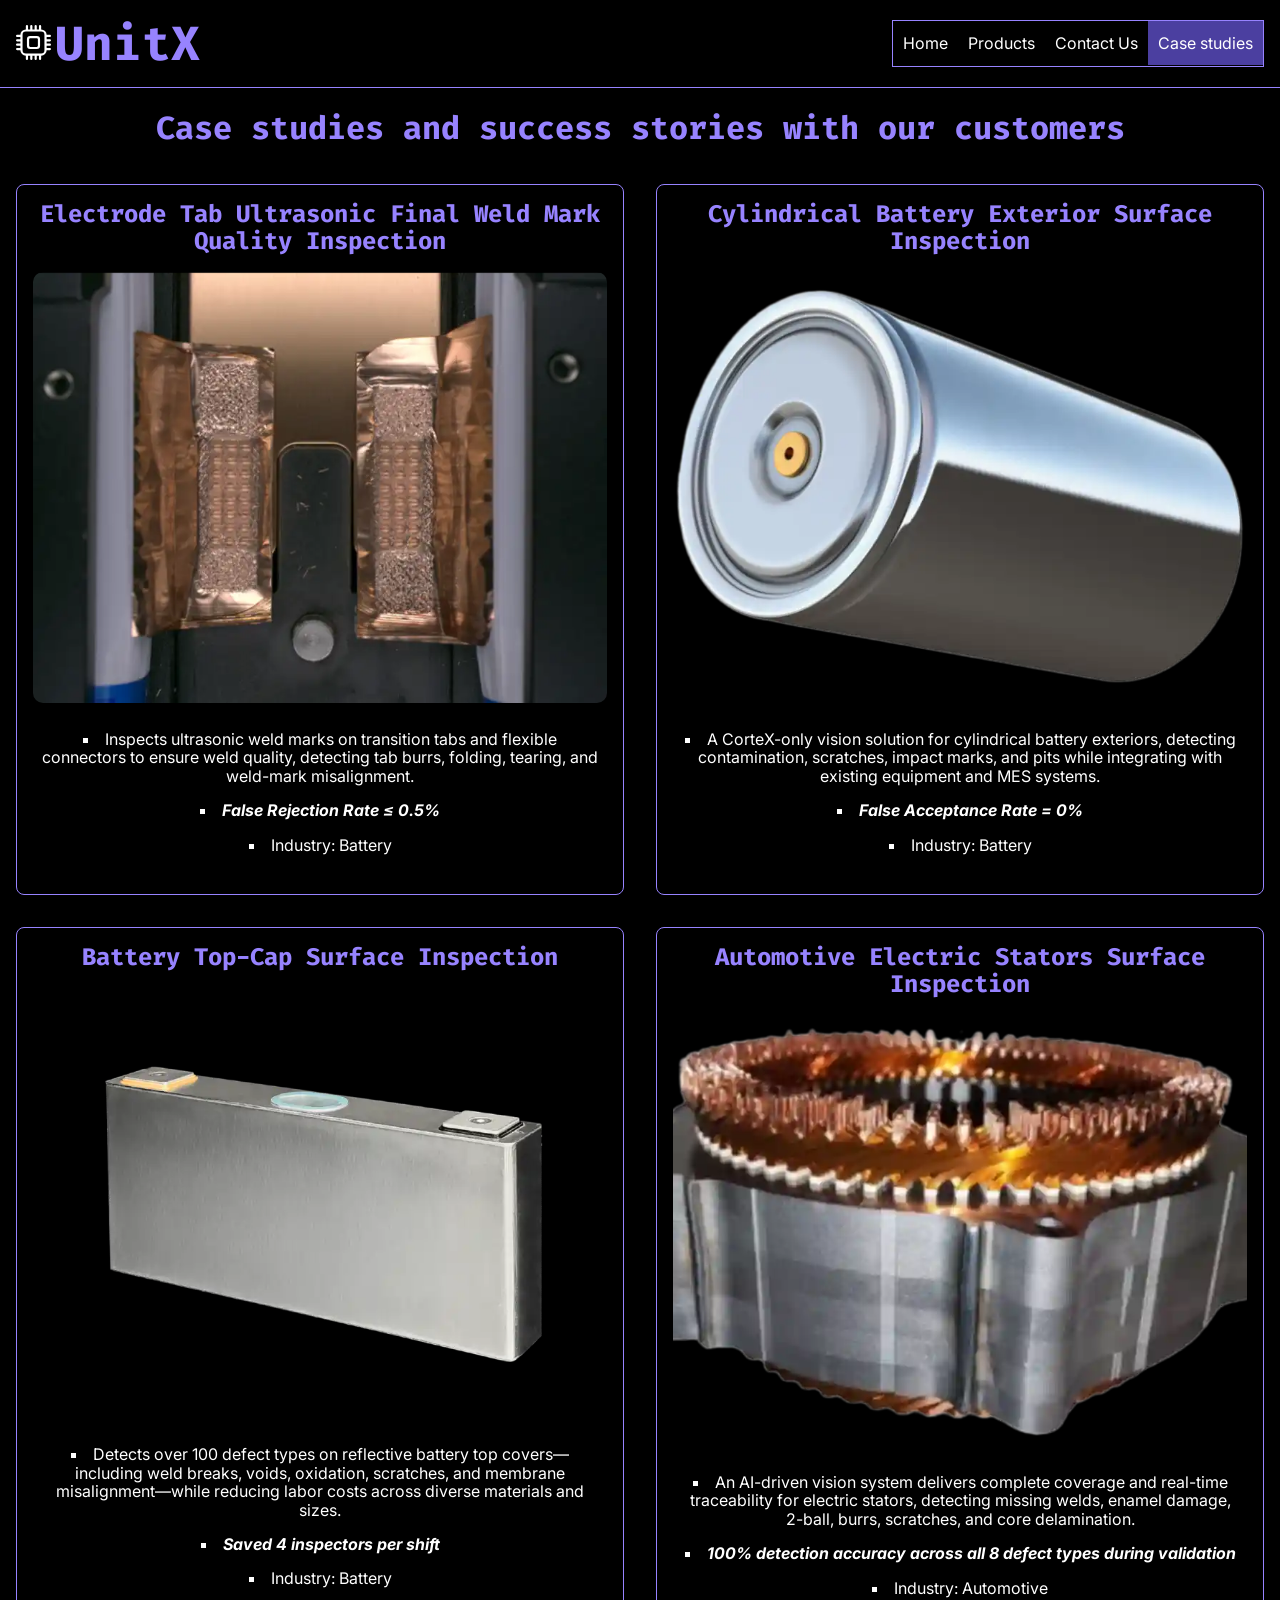
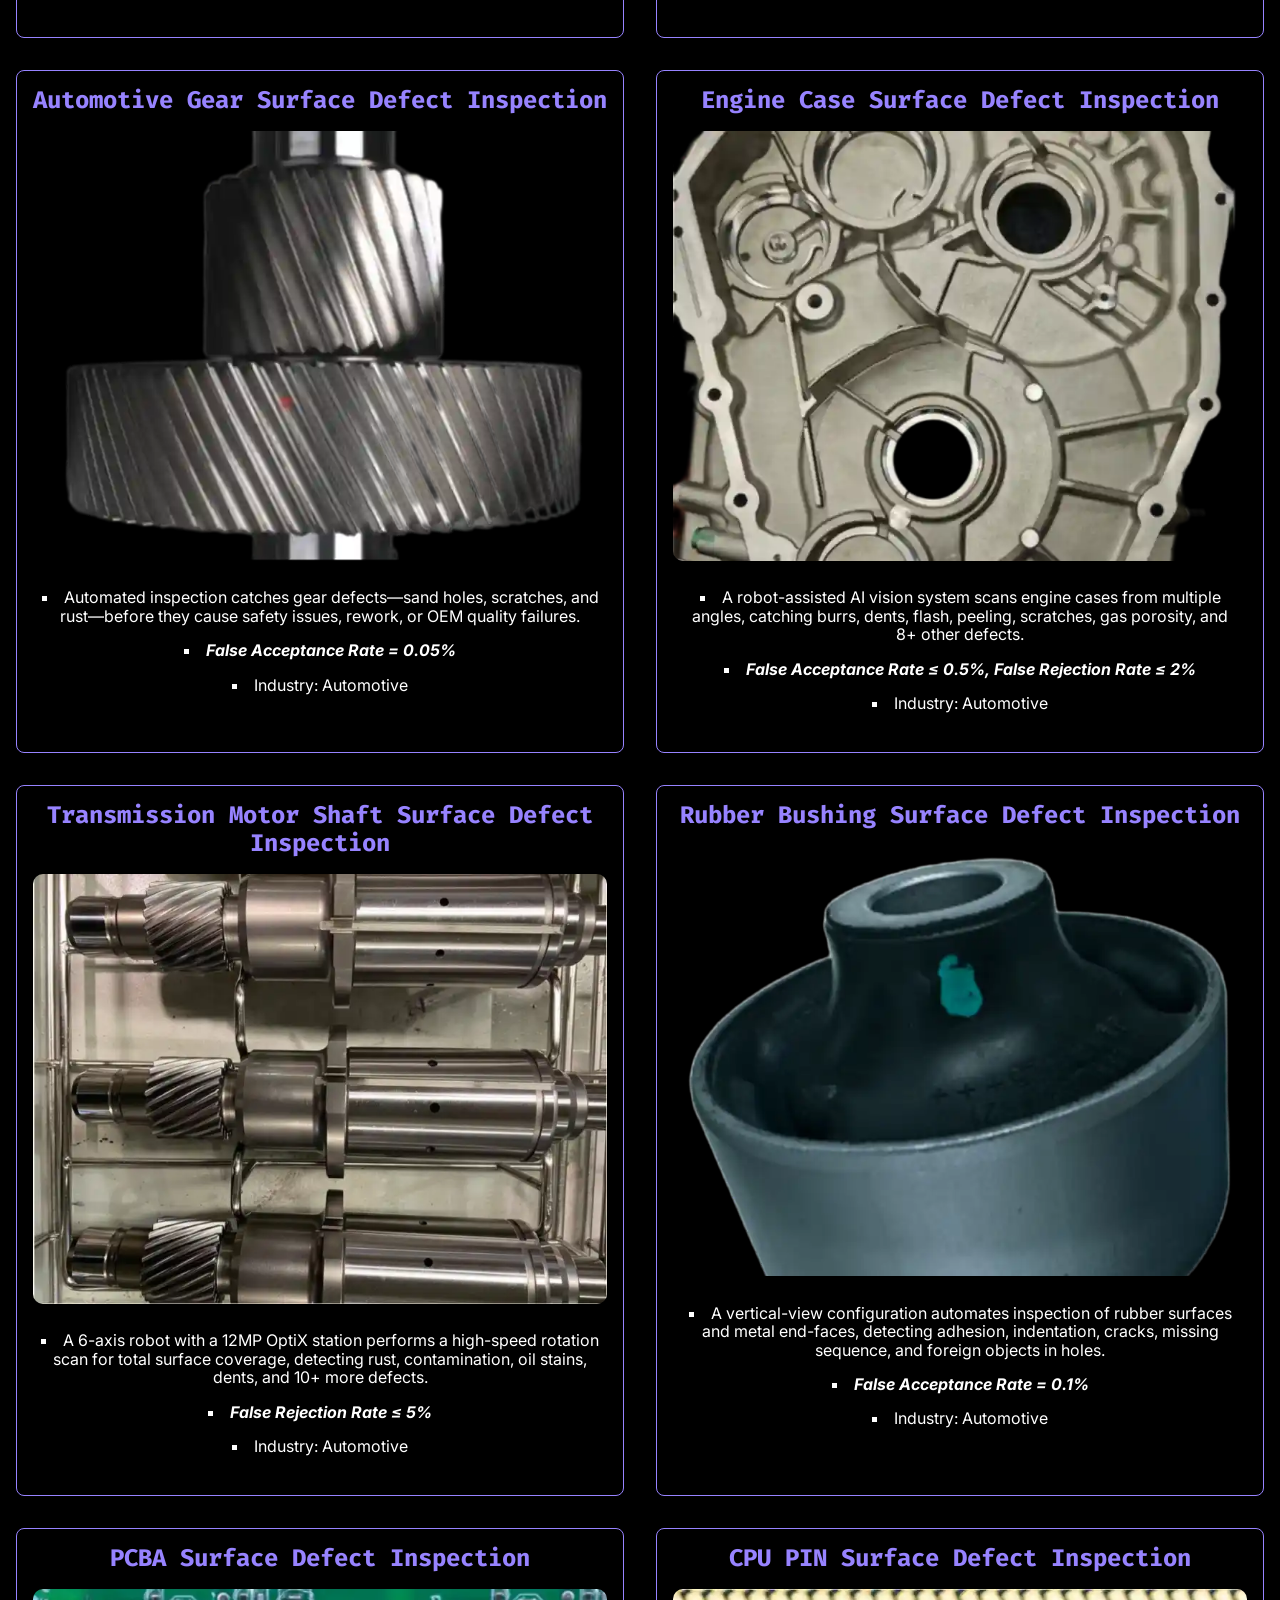
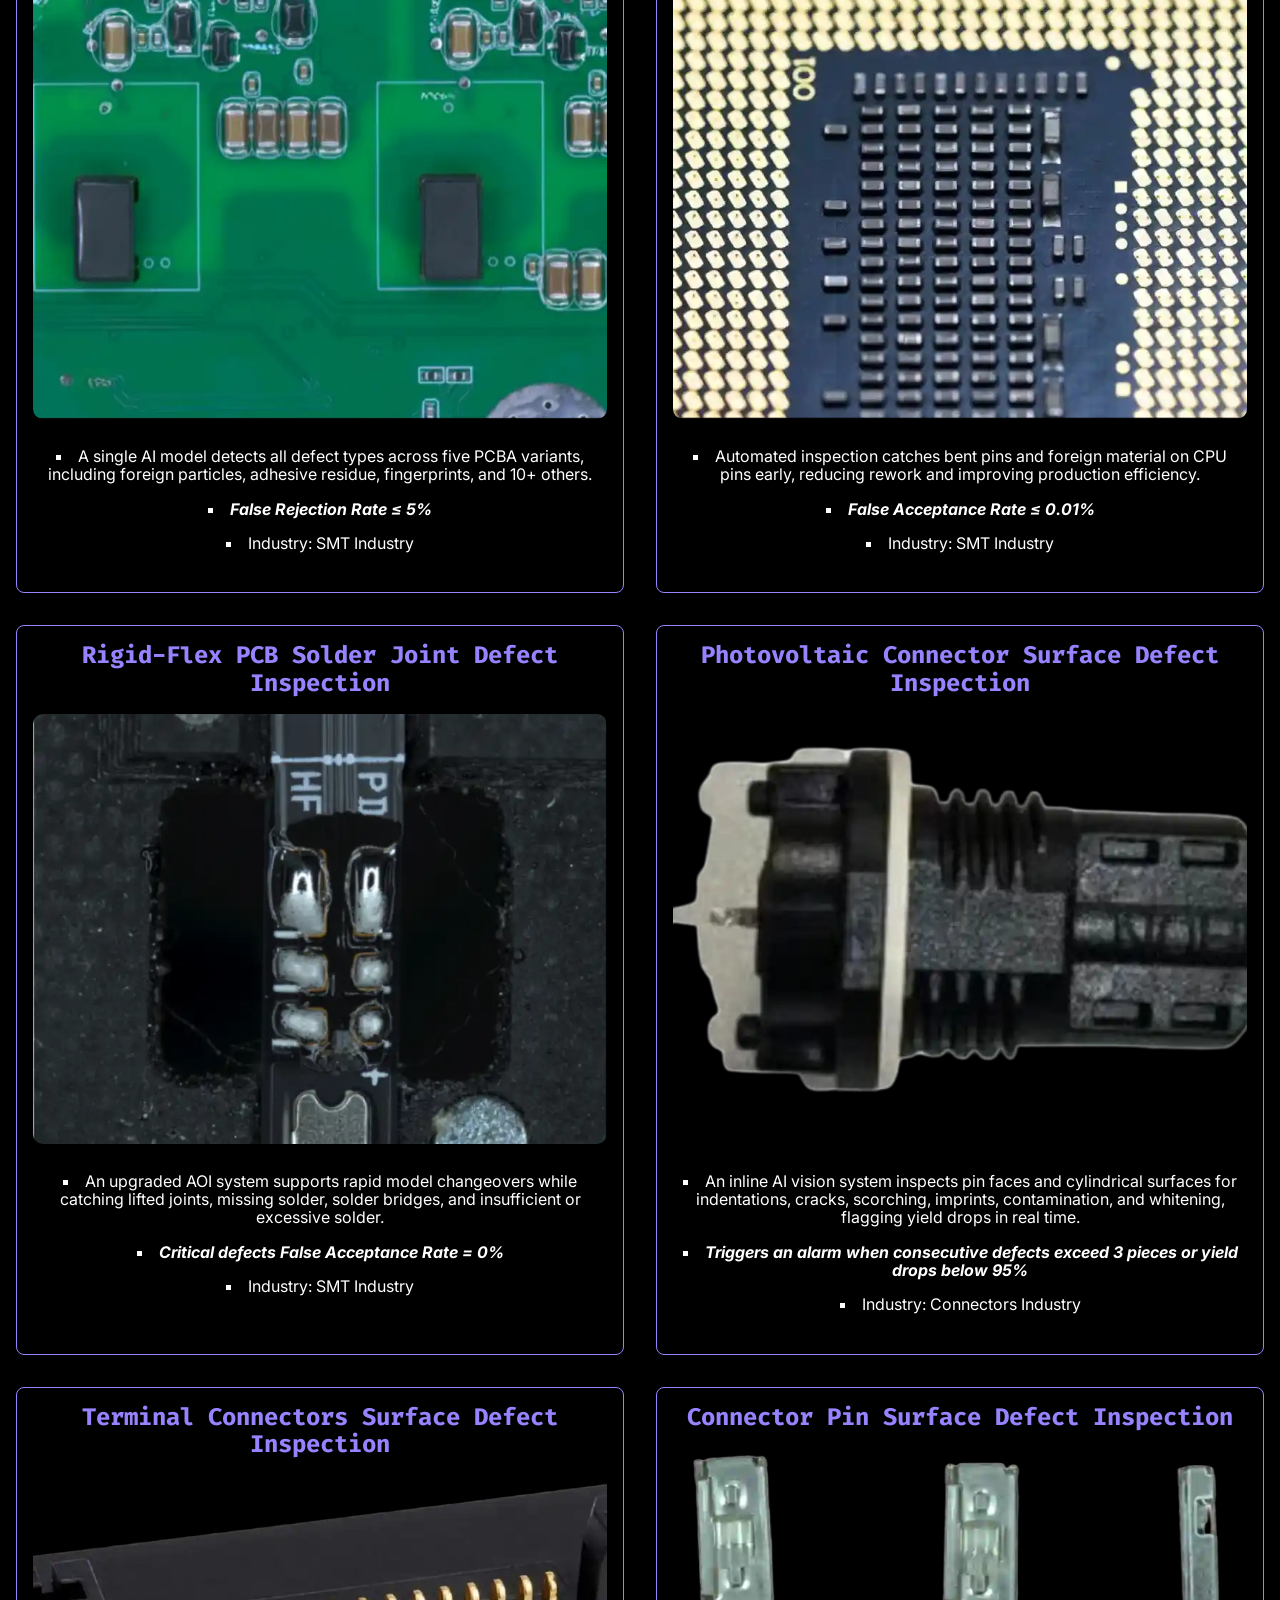
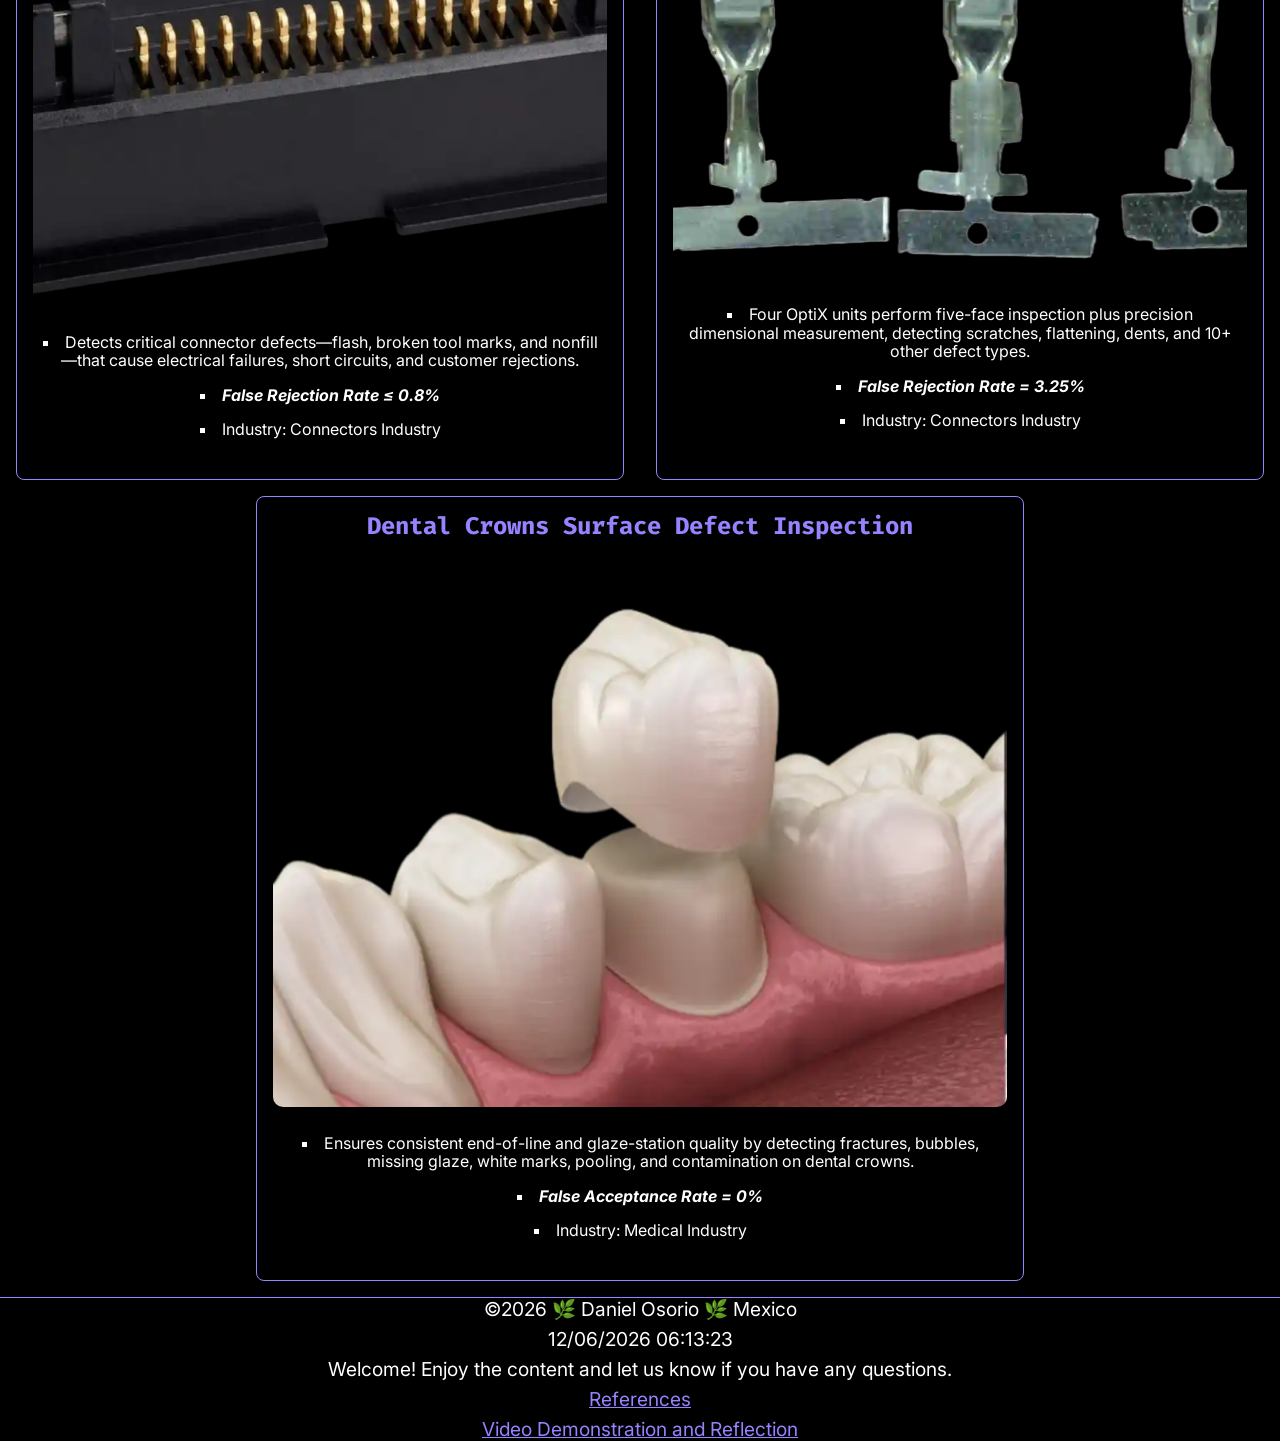
==== case-studies.html @ 45736609 "1" ====
<!DOCTYPE html>
<html lang="en-US">

<head>
    <!--Meta tags-->
    <meta charset="UTF-8">
    <meta name="viewport" content="width=device-width, initial-scale=1.0">
    <title>WDD231 UnitX case studies web page | Daniel Osorio|</title>
    <meta name="description"
        content="This page contains 15 different case studies across different industires about how the products of UnitX have been used">
    <meta name="author" content="Daniel Osorio">
    <!--Facebook Meta Tags -->
    <meta property="og:title" content="WDD231 UnitX case studies web page | Daniel Osorio|">
    <meta property="og:description"
        content="This page contains 15 different case studies across different industires about how the products of UnitX have been used">
    <meta property="og:image" content="https://dani-3108.github.io/wdd231/finalproject/images/cpu.svg">
    <meta property="og:url" content="https://dani-3108.github.io/wdd231/finalproject/case-studies.html">
    <!--Favicon reference-->
    <link rel="icon" href="favicon.ico">
    <!--Link to Google fonts API-->
    <link rel="preconnect" href="https://fonts.googleapis.com">
    <link rel="preconnect" href="https://fonts.gstatic.com" crossorigin>
    <link
        href="https://fonts.googleapis.com/css2?family=Fira+Code:wght@300..700&family=Inter:ital,opsz,wght@0,14..32,100..900;1,14..32,100..900&display=swap"
        rel="stylesheet">
    <!--Link for CSS and JavaScript-->
    <link rel="stylesheet" href="styles/normalize.css">
    <link rel="stylesheet" href="styles/base.css">
    <link rel="stylesheet" href="styles/case-studies-small.css">
    <link rel="stylesheet" href="styles/case-studies-large.css">
    <script type="module" src="scripts/main.mjs"></script>
    <script type="module" src="scripts/case-studies.mjs"></script>
</head>

<body>
    <header>
        <div class="logo">
            <img src="images/cpu.svg" alt="Site Logo" width="35" height="35">
            <span>UnitX</span>
        </div>
        <button id="hamburger" aria-label="Menu">&#9776;</button>
        <nav class="menu">
            <ul>
                <li><a href="index.html">Home</a></li>
                <li><a href="products.html">Products</a></li>
                <li><a href="form.html">Contact Us</a></li>
                <li class="current"><a href="case-studies.html">Case studies</a></li>
            </ul>
        </nav>
    </header>
    <main>
       <h1>Case studies and success stories with our customers</h1>
       <div id="case-studies-cards"></div>
    </main>
    <footer>
        <p>&copy;<span id="currentyear"></span> 🌿 Daniel Osorio 🌿 Mexico</p>
        <p id="lastModified"></p>
        <p id="visit-message"></p>
        <a href="references.html">References</a>
        <a href="https://www.youtube.com/watch?v=KAbOkGg_KlM">Video Demonstration and Reflection</a>
    </footer>
</body>

</html>
---- styles/base.css ----
/***Universal***/
* {
    box-sizing: border-box;
    margin: 0;
    padding: 0;
}
/**** main section*****/
main {
    font-family: "Inter", sans-serif;
    color: #FFFFFF;
}

main h1, main h2, main h3 {
    font-family: "Fira Code", monospace;
    color: #9783FF;
}
/***Header section ***/
header {
    display: flex;
    align-items: center;
    justify-content: space-between;
    padding: 1rem;
    border-bottom: 1px solid #9783FF;
}
header span {
    font-family: "Fira Code", monospace;
    color: #9783FF;
    font-size: 3rem;
    font-weight: bolder;
}
/********************Navigation Bar******************************/
nav.menu {
    display: none;
    flex-direction: column;
    position: absolute;
    top: 60px;
    right: 0;
    background-color: #000000;
    border: 1px solid #9783FF;
    z-index: 100;
}

nav.menu.open {
    display: flex;
}

nav.menu ul {
    list-style-type: none;
    margin: 0;
    padding: 0;
    width: 100%;
}
nav.menu a {
    display: block;
    padding: .8rem 10px;
    color: #FFFFFF;
    text-decoration: none;
    font-family: "Inter", sans-serif;
    border-bottom: solid 1px black;
}
nav.menu li.current {
    background-color: #4B3FA0;
    color: #FFFFFF;
}
nav.menu li.current a {
    color: white;
}
nav.menu a:hover {
    color: rgb(255, 132, 0);
    text-decoration: underline solid white;
}
#hamburger {
    background: none;
    border: 1px solid #9783FF;
    color: #9783FF;
    font-size: 1.5rem;
    padding: 0.25rem;
}
/******Body section********/
body {
    background-color: #000000;
}
/****Footer****/
footer {
    color: #FFFFFF;
    text-align: center;
    font-family: "Inter", sans-serif;
    display: flex;
    flex-direction: column;
    gap: 0.5rem;
    border-top: 1px solid #9783FF;
    font-size: 1.2rem;
}

footer a {
    color: #9783FF;
}

/***********************************************************************/
main li a {
    color: white;
}
---- styles/case-studies-small.css ----
main h1 {
    text-align: center;
}
main div {
    margin-bottom: 1rem;
}
main section {
    display: grid;
    grid-template-columns: 1fr;
    border: 1px solid #9783FF;
    border-radius: 8px;
    padding: 1rem;
    margin: 1rem;
    font-family: "Inter", sans-serif;
}
main section img {
    max-width: 100%;
    height: auto;
    border-radius: 10px;
    margin: 1rem 0 1rem 0;
    transition: transform 0.3s ease;
}
main section h2 {
    text-align: center;
    font-family: "Fira Code", monospace;
}
main section ul {
    list-style-position: inside;
    
}
main section li {
    list-style-type: square;
    padding: 0.5rem;
    text-align: center;
}
.key-metric {
    font-style: italic;
    font-weight: bolder;
}
---- styles/case-studies-large.css ----
@media screen and (min-width: 768px) {
    /**Hamburger menu and navigation bar***/
    #hamburger {
        display: none;
    }

    nav.menu {
        position: static;
        display: flex;
    }

    .menu ul {
        display: flex;
    }
    /*case studies section*/    
    #case-studies-cards {
        display: grid;
        grid-template-columns: repeat(2, 1fr);
    }
    #case-studies-cards section:last-child {
        grid-column: 1 / 3; 
        max-width: 60%;
        margin: 0 auto;
        display: block;
    }
}
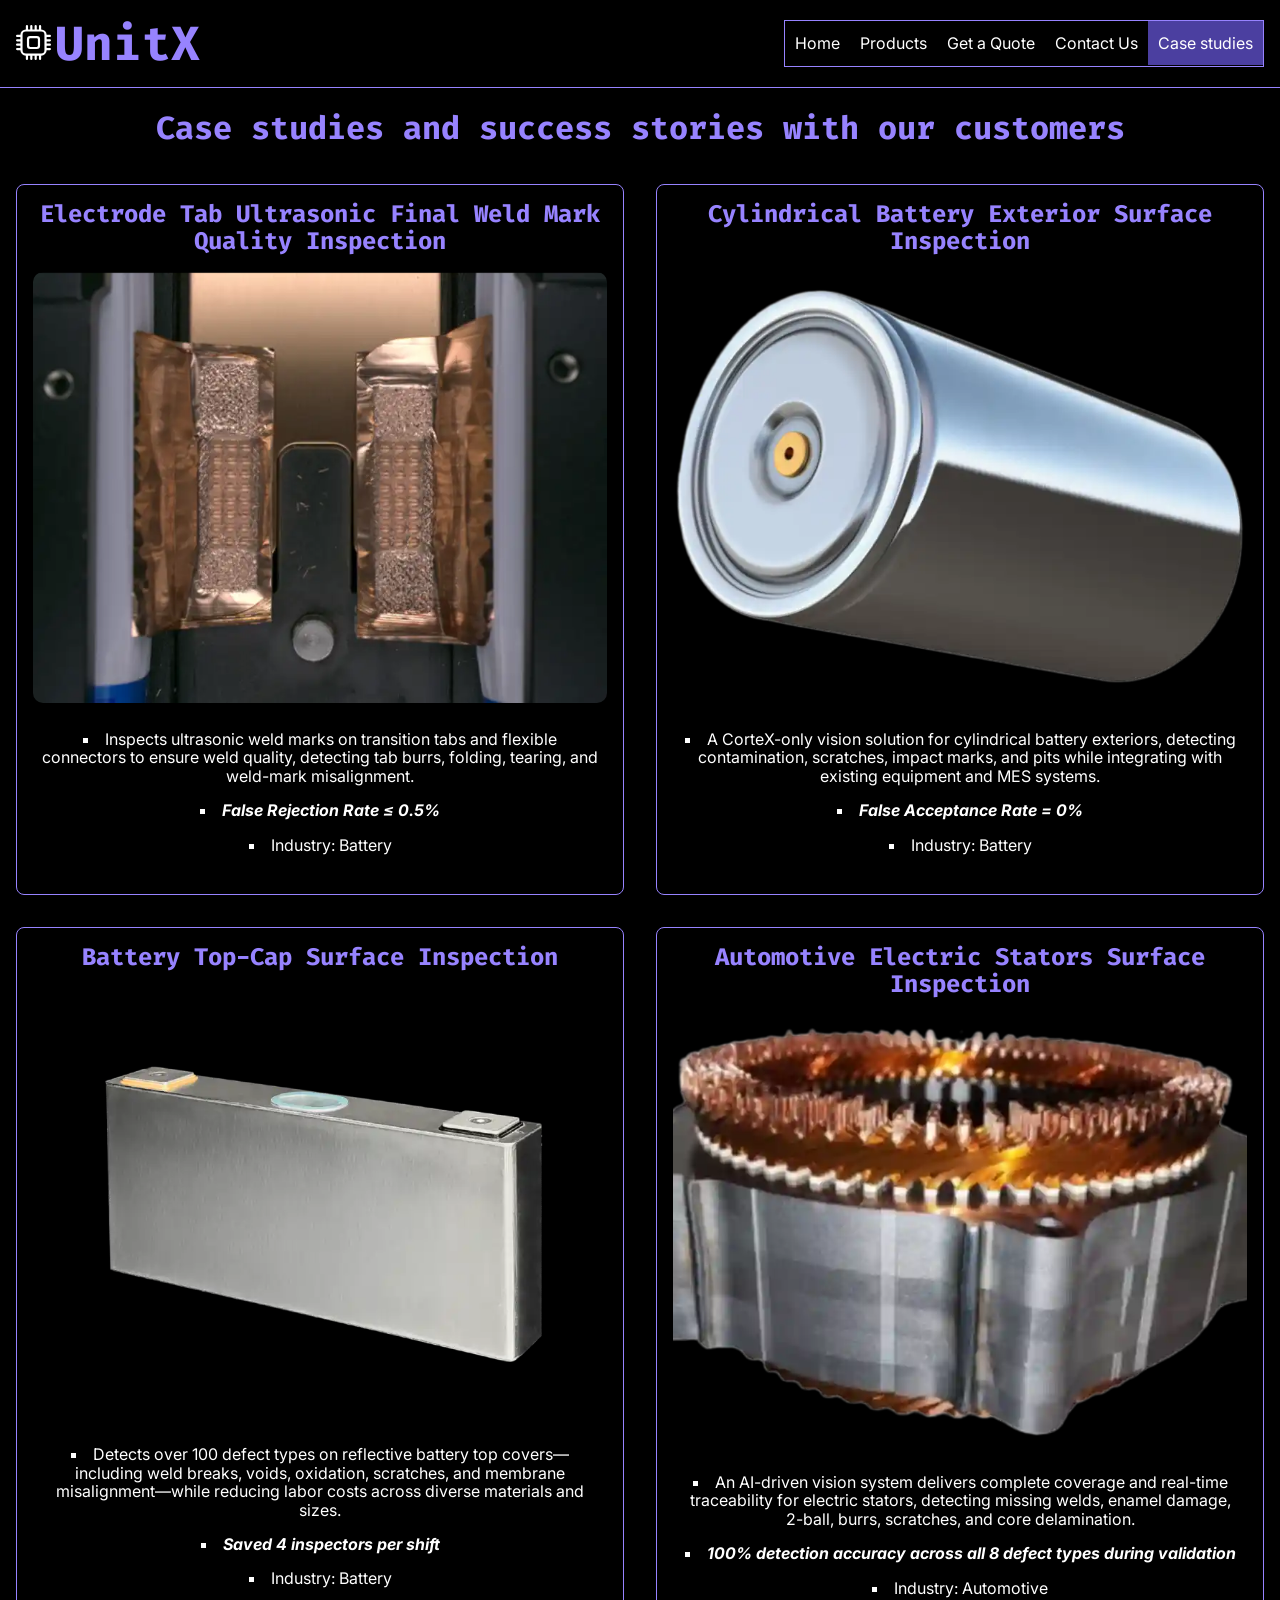
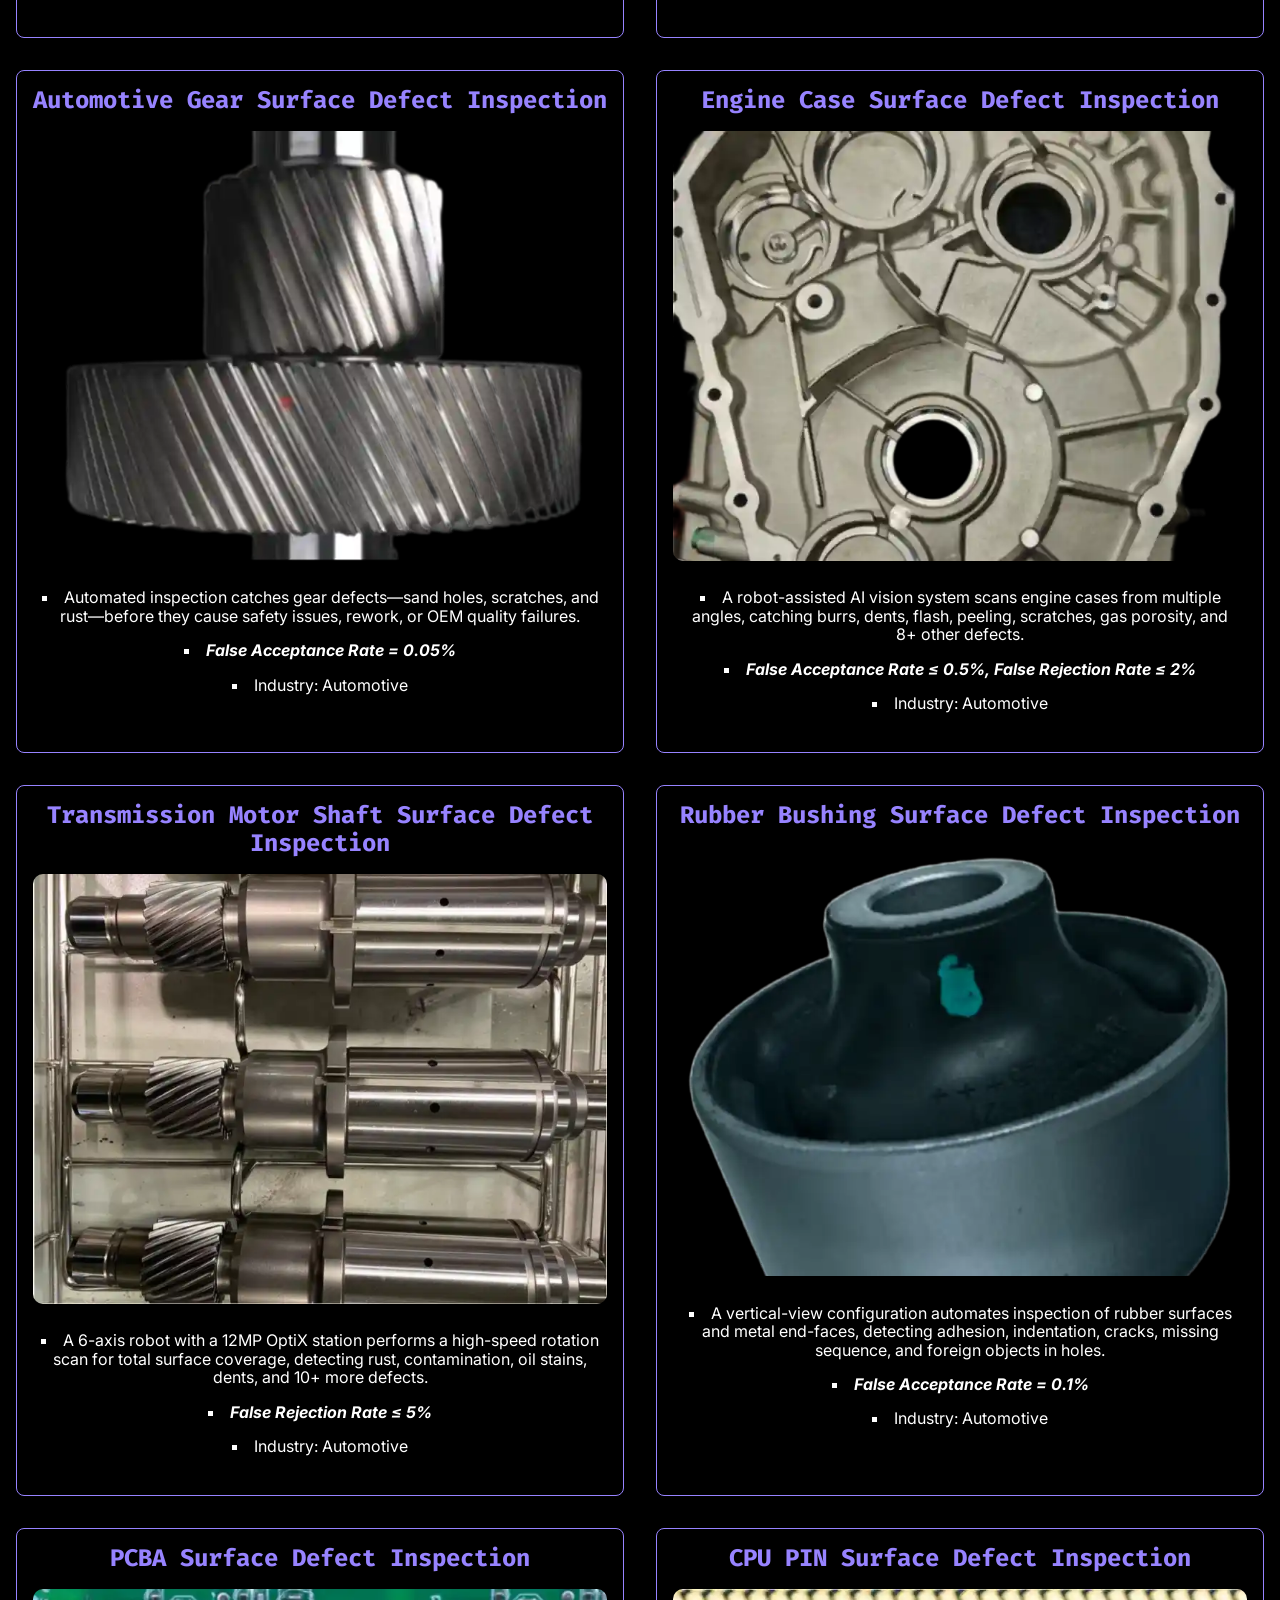
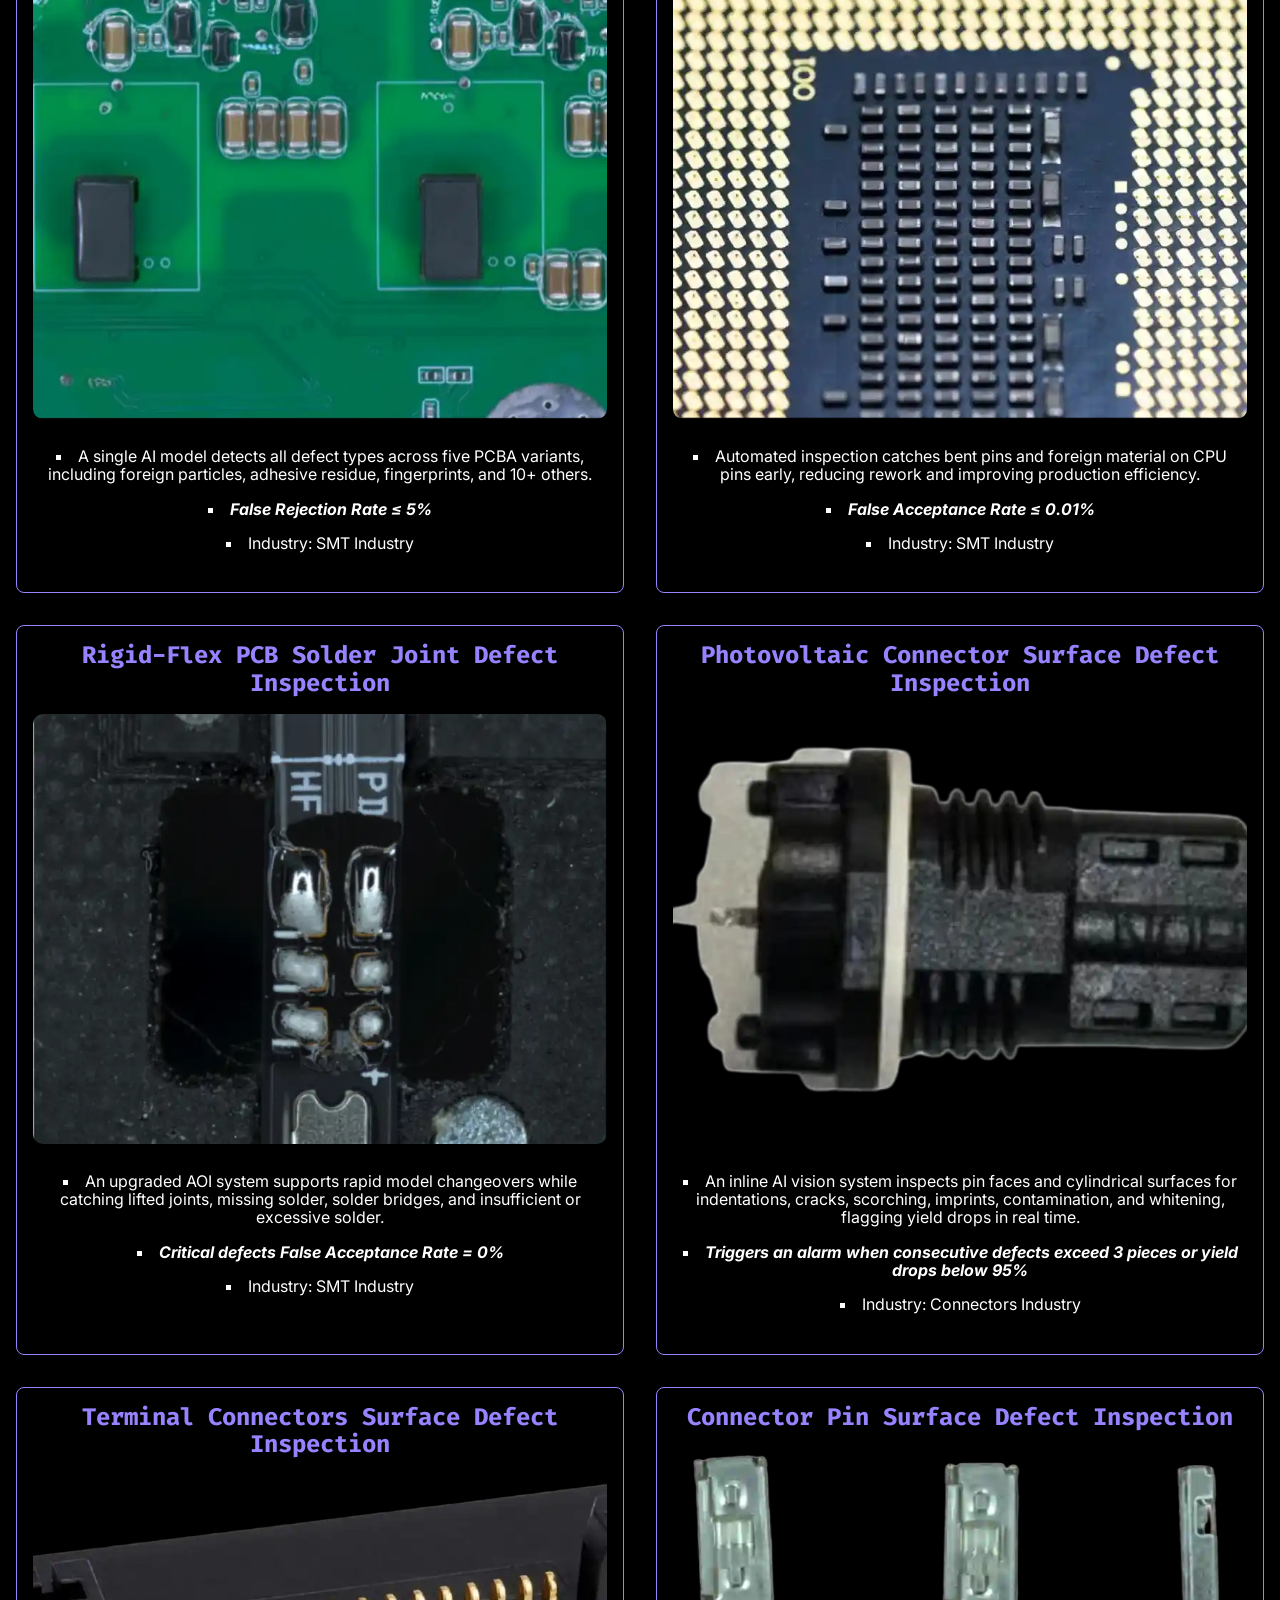
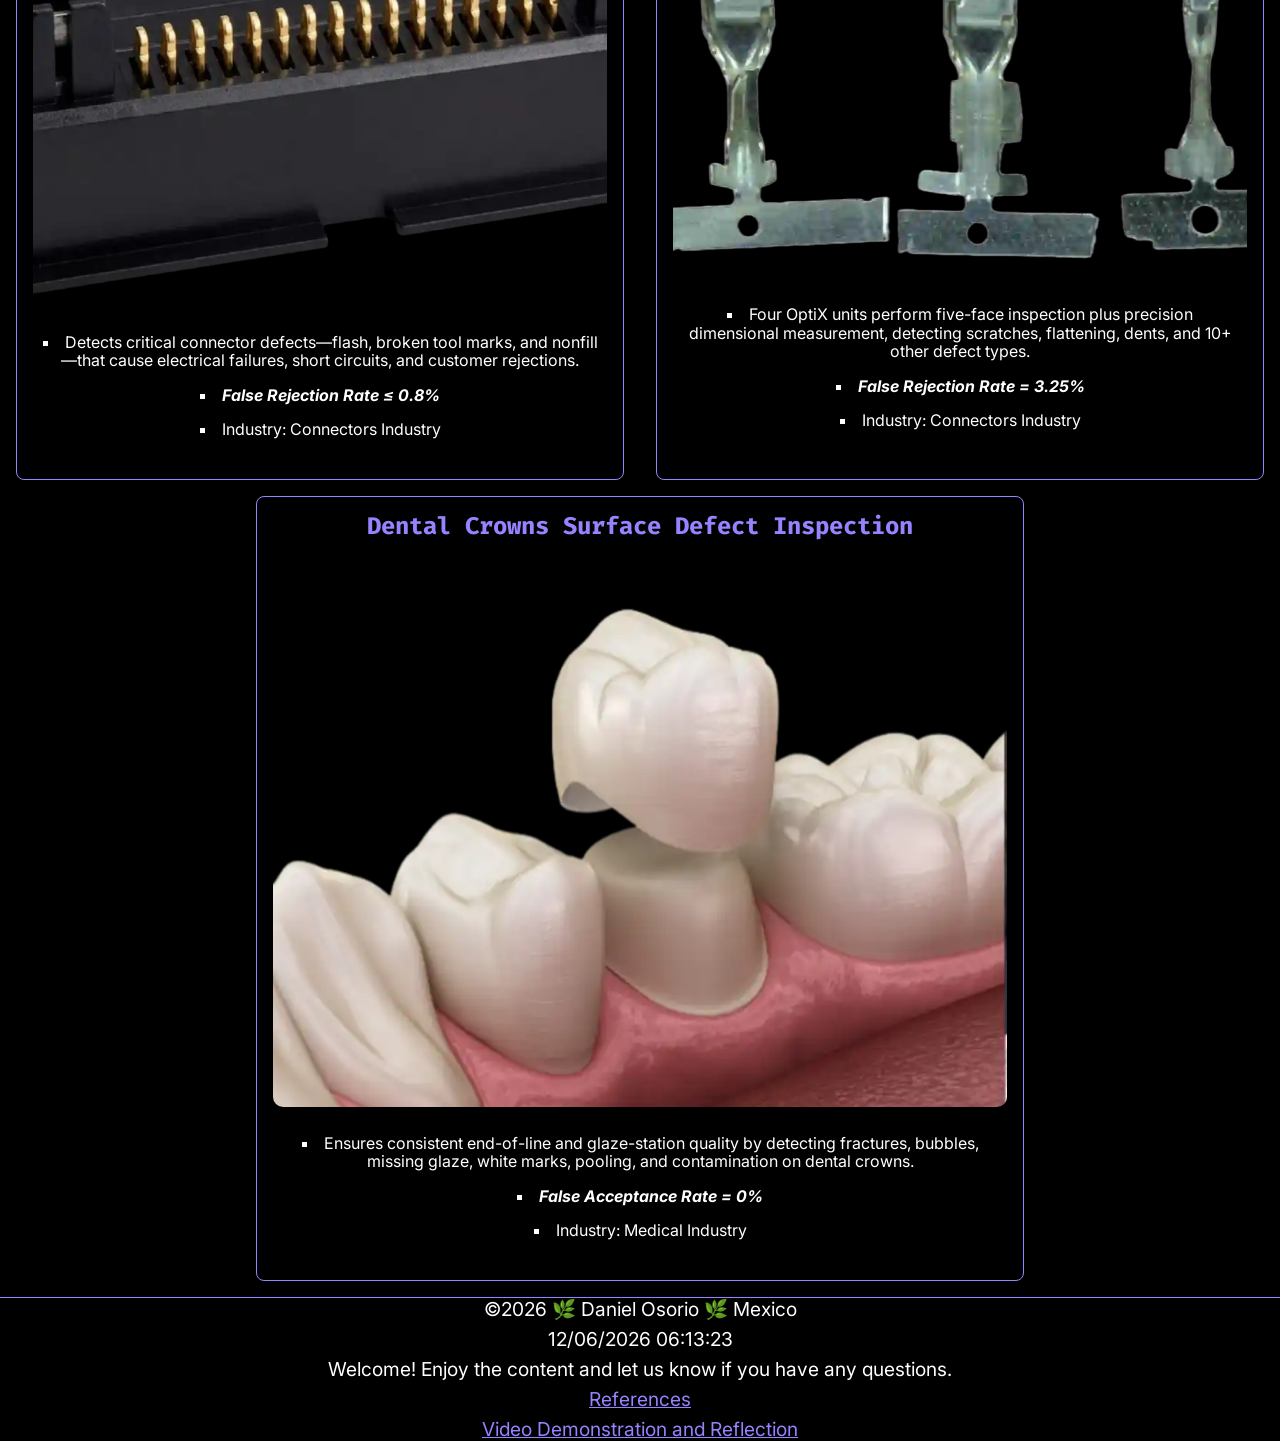
==== commit 3f48af94: "Week 5 and week 6 completion according to trello board tasks" ====
--- a/case-studies.html
+++ b/case-studies.html
@@ -5,12 +5,12 @@
     <!--Meta tags-->
     <meta charset="UTF-8">
     <meta name="viewport" content="width=device-width, initial-scale=1.0">
-    <title>WDD231 UnitX case studies web page | Daniel Osorio|</title>
+    <title>WDD330 UnitX case studies web page | Daniel Osorio|</title>
     <meta name="description"
         content="This page contains 15 different case studies across different industires about how the products of UnitX have been used">
     <meta name="author" content="Daniel Osorio">
     <!--Facebook Meta Tags -->
-    <meta property="og:title" content="WDD231 UnitX case studies web page | Daniel Osorio|">
+    <meta property="og:title" content="WDD330 UnitX case studies web page | Daniel Osorio|">
     <meta property="og:description"
         content="This page contains 15 different case studies across different industires about how the products of UnitX have been used">
     <meta property="og:image" content="https://dani-3108.github.io/wdd231/finalproject/images/cpu.svg">
@@ -43,14 +43,15 @@
             <ul>
                 <li><a href="index.html">Home</a></li>
                 <li><a href="products.html">Products</a></li>
+                <li><a href="quote.html">Get a Quote</a></li>
                 <li><a href="form.html">Contact Us</a></li>
                 <li class="current"><a href="case-studies.html">Case studies</a></li>
             </ul>
         </nav>
     </header>
     <main>
-       <h1>Case studies and success stories with our customers</h1>
-       <div id="case-studies-cards"></div>
+        <h1>Case studies and success stories with our customers</h1>
+        <div id="case-studies-cards"></div>
     </main>
     <footer>
         <p>&copy;<span id="currentyear"></span> 🌿 Daniel Osorio 🌿 Mexico</p>
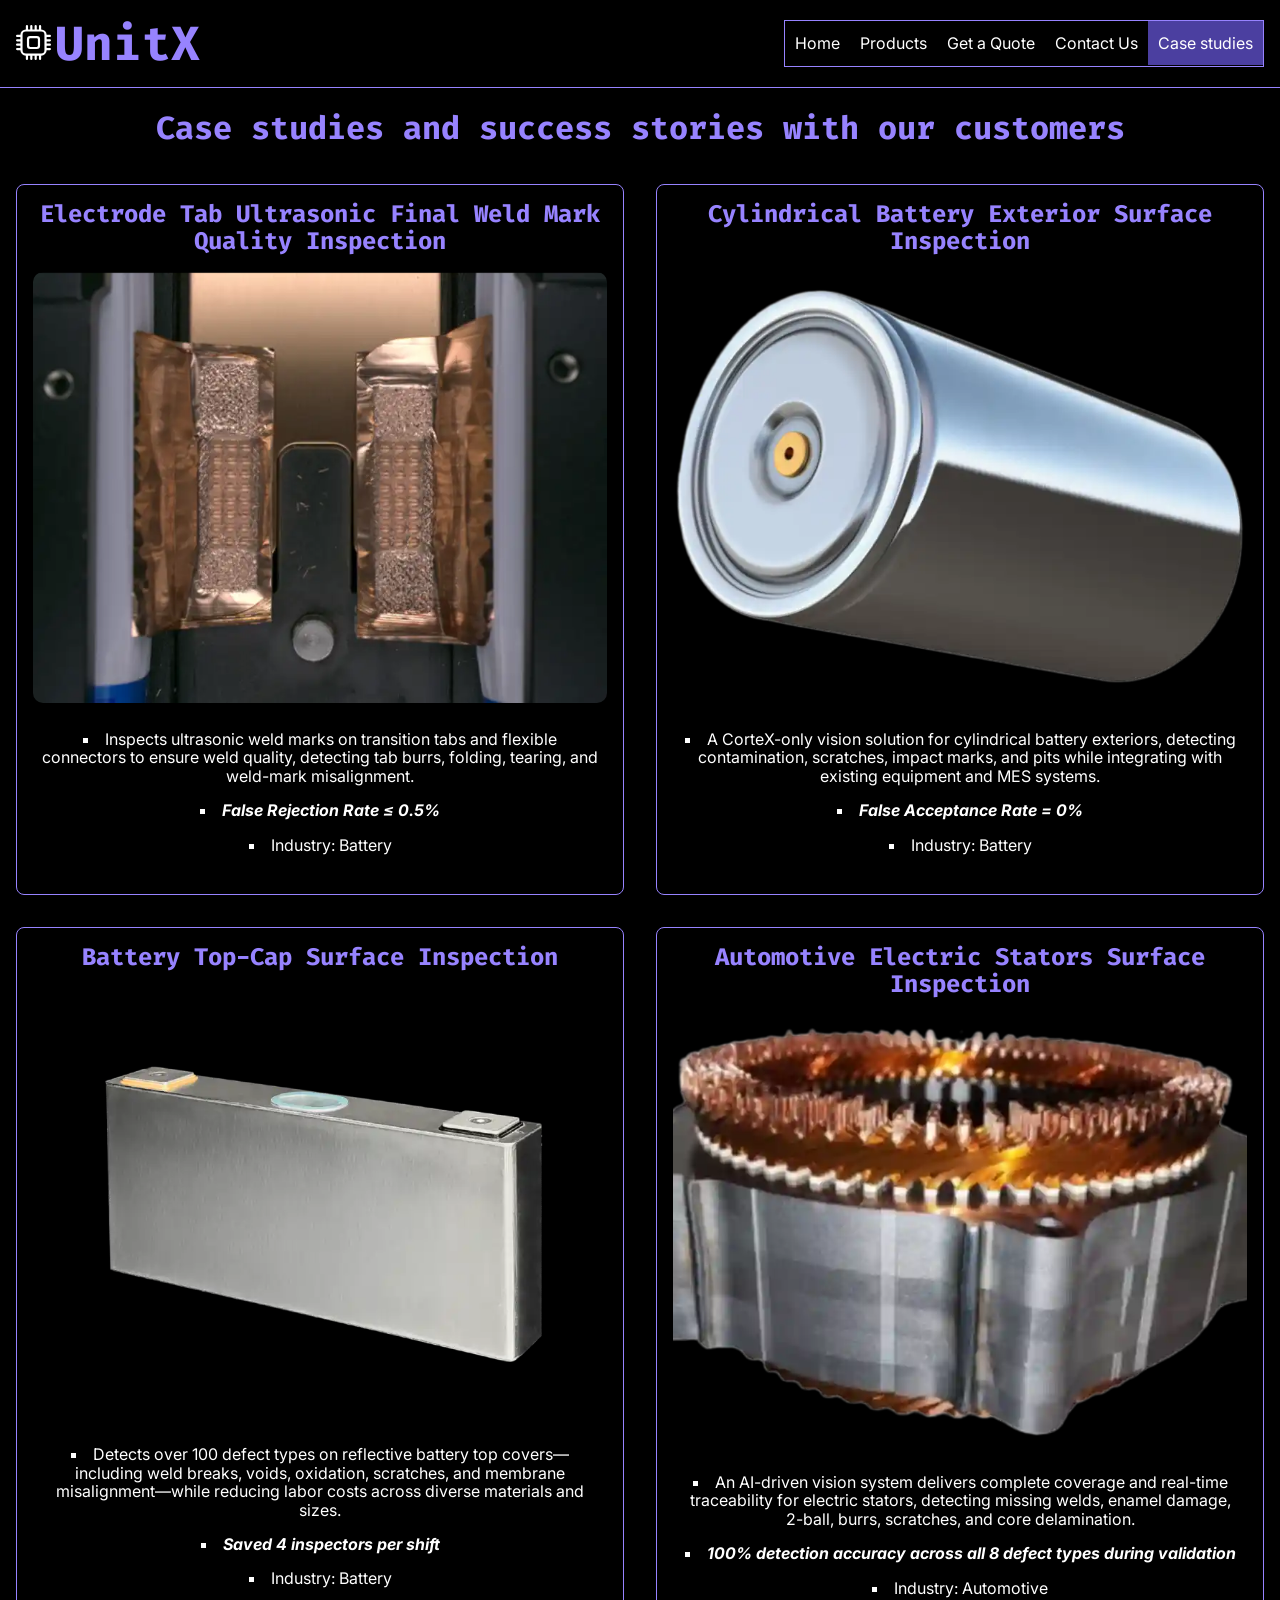
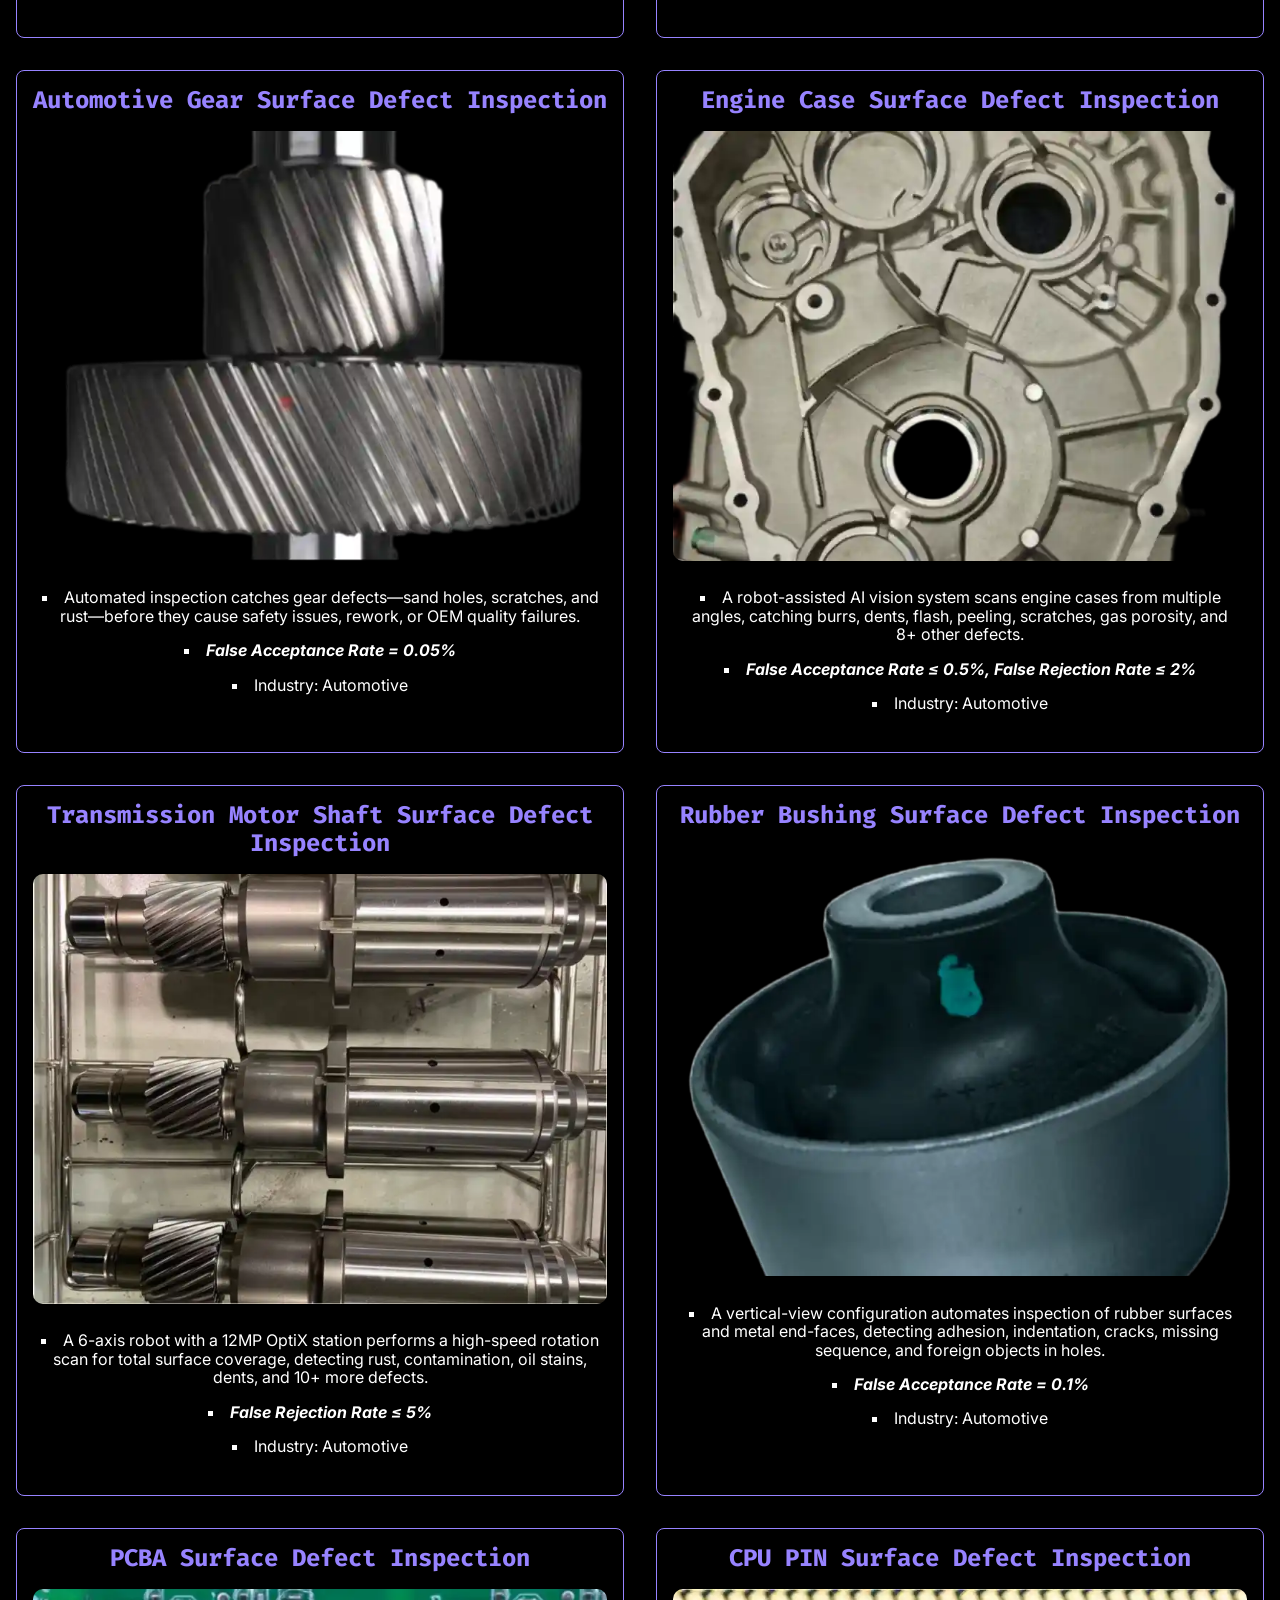
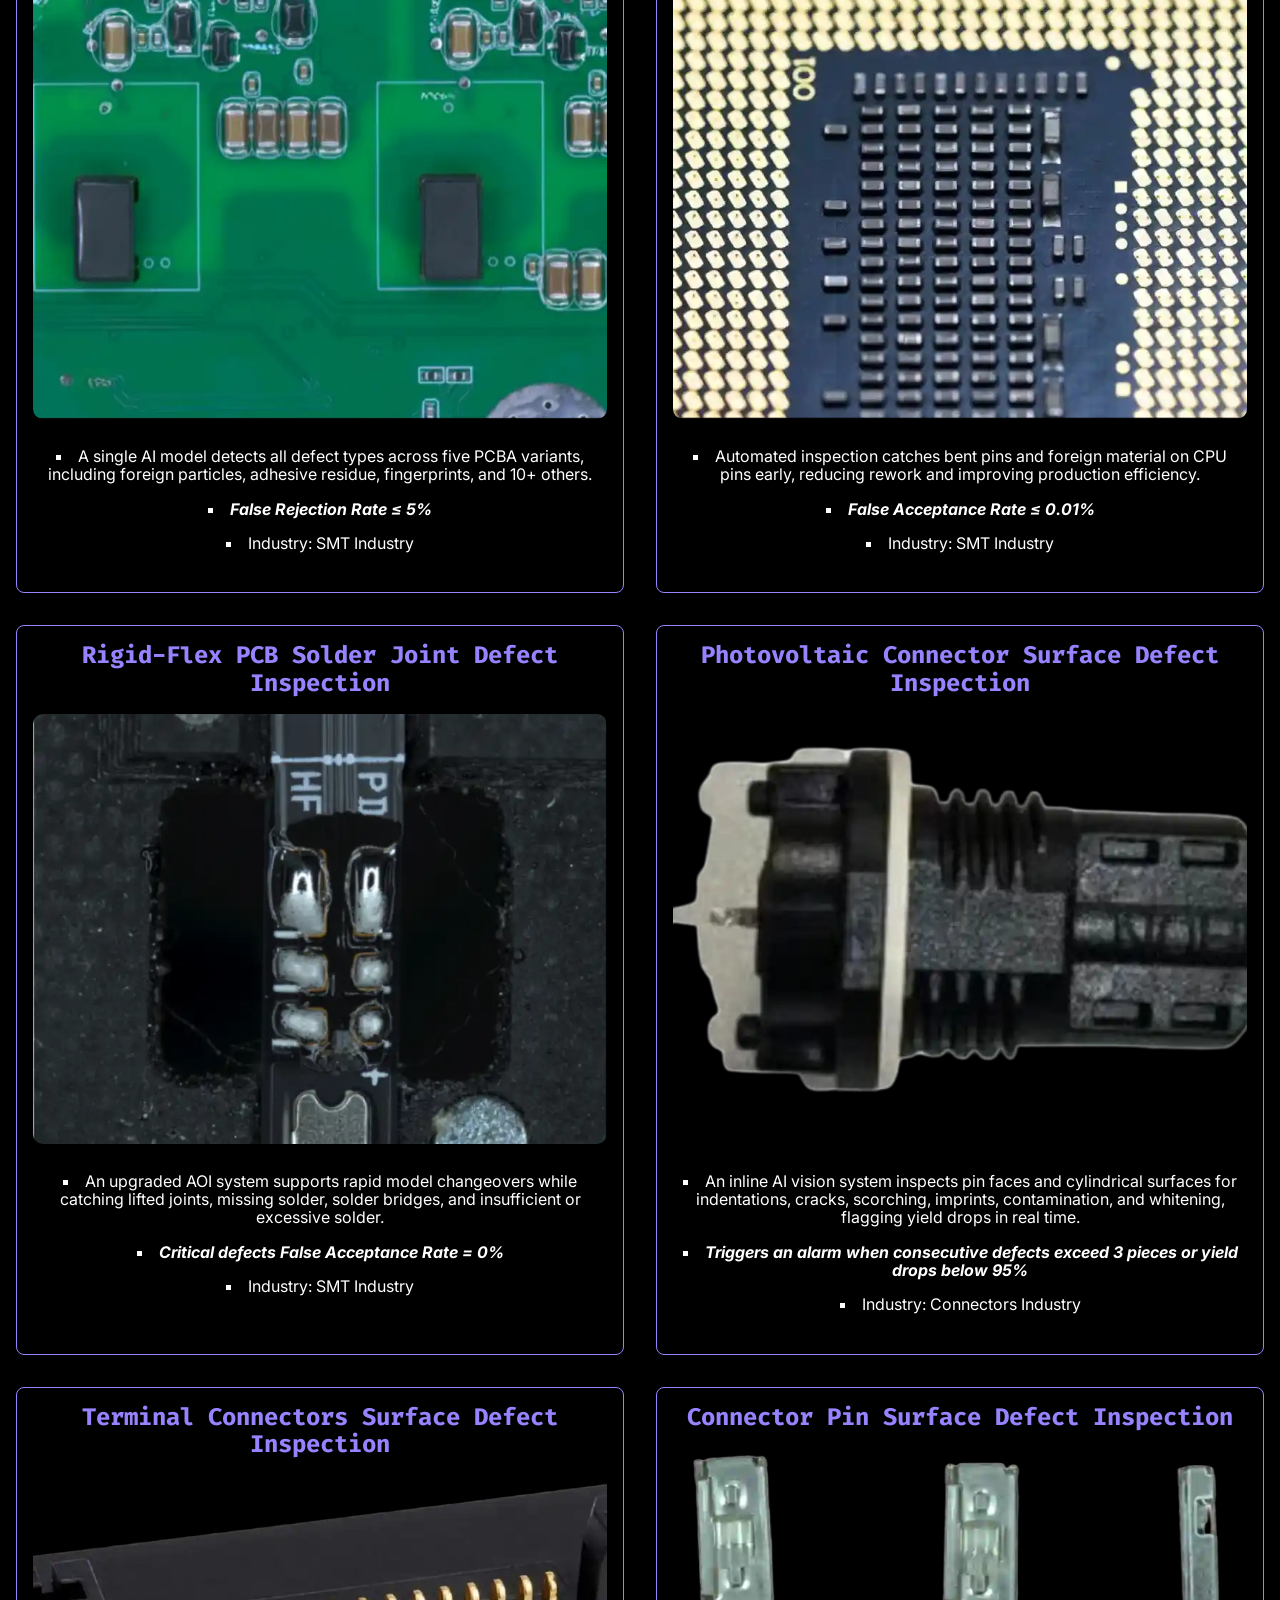
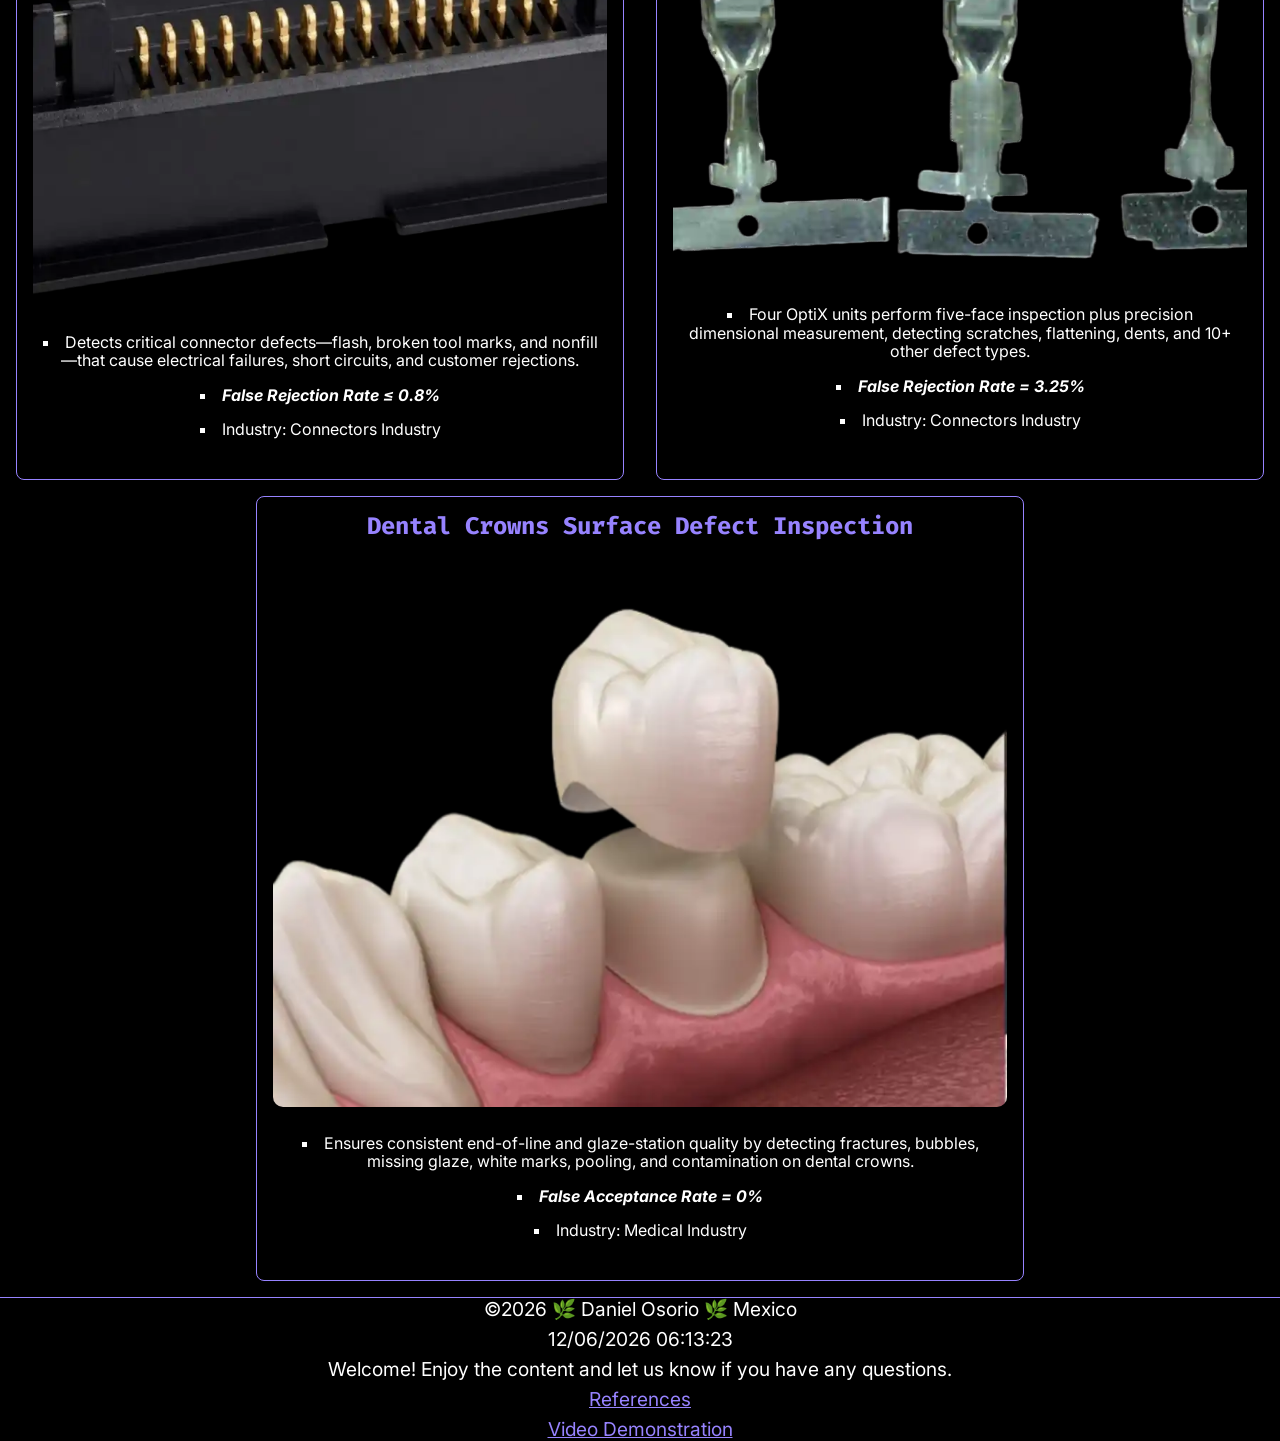
==== commit aa1f4538: "final changes" ====
--- a/case-studies.html
+++ b/case-studies.html
@@ -9,12 +9,6 @@
     <meta name="description"
         content="This page contains 15 different case studies across different industires about how the products of UnitX have been used">
     <meta name="author" content="Daniel Osorio">
-    <!--Facebook Meta Tags -->
-    <meta property="og:title" content="WDD330 UnitX case studies web page | Daniel Osorio|">
-    <meta property="og:description"
-        content="This page contains 15 different case studies across different industires about how the products of UnitX have been used">
-    <meta property="og:image" content="https://dani-3108.github.io/wdd231/finalproject/images/cpu.svg">
-    <meta property="og:url" content="https://dani-3108.github.io/wdd231/finalproject/case-studies.html">
     <!--Favicon reference-->
     <link rel="icon" href="favicon.ico">
     <!--Link to Google fonts API-->
@@ -58,7 +52,7 @@
         <p id="lastModified"></p>
         <p id="visit-message"></p>
         <a href="references.html">References</a>
-        <a href="https://www.youtube.com/watch?v=KAbOkGg_KlM">Video Demonstration and Reflection</a>
+        <a href="https://youtu.be/gZmiXF4q0ws?si=Tm9KUTtz0khgUPXb">Video Demonstration</a>
     </footer>
 </body>
 
--- a/styles/case-studies-small.css
+++ b/styles/case-studies-small.css
@@ -20,6 +20,9 @@
     margin: 1rem 0 1rem 0;
     transition: transform 0.3s ease;
 }
+main section img:hover {
+    transform: scale(1.05);
+}
 main section h2 {
     text-align: center;
     font-family: "Fira Code", monospace;
